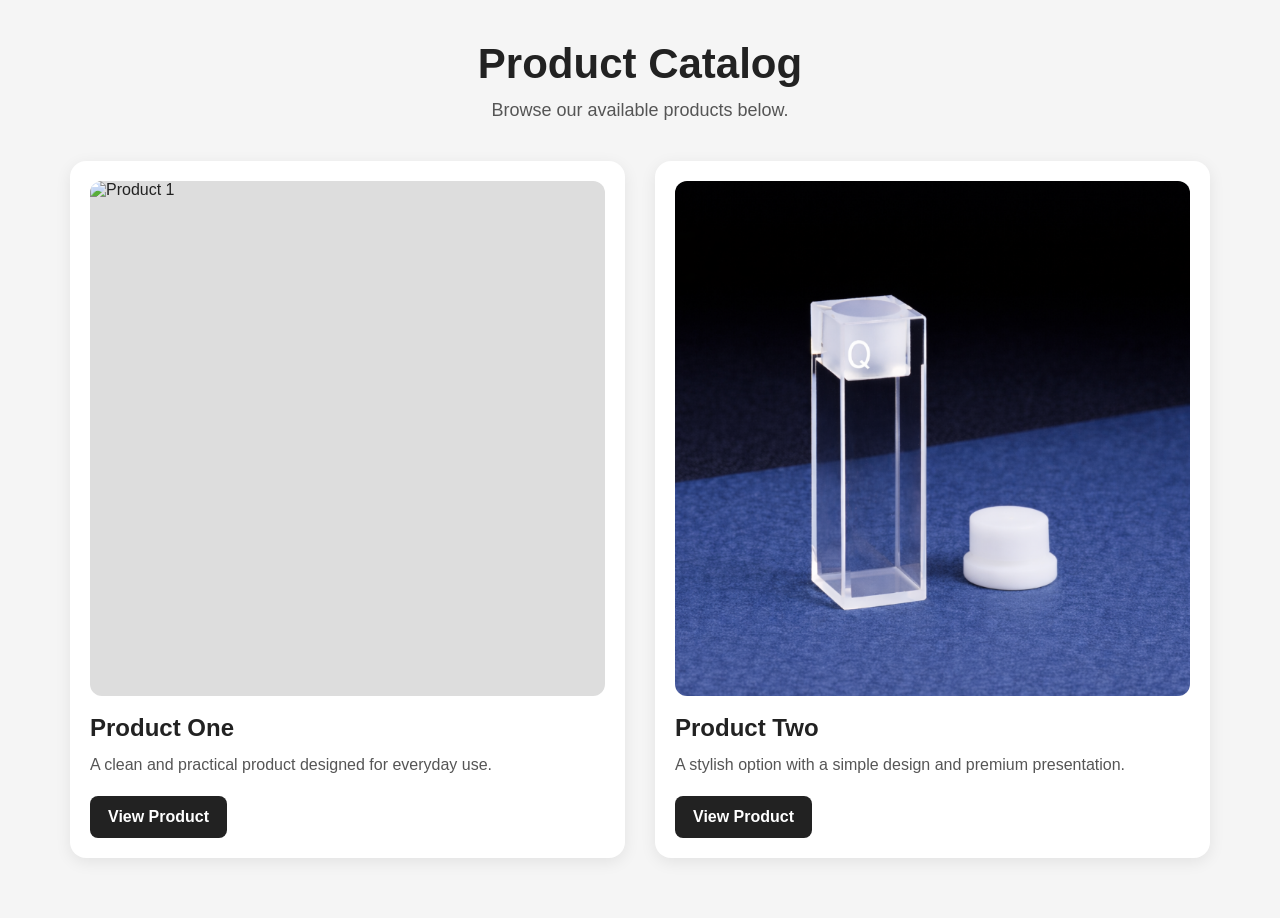
==== catalog.html @ 6d7f7f99 "local website version" ====
<!DOCTYPE html>
<html lang="en">
<head>
  <meta charset="UTF-8" />
  <meta name="viewport" content="width=device-width, initial-scale=1.0" />
  <title>Product Catalog</title>
  <link rel="stylesheet" href="style.css" />
</head>
<body>
  <div class="catalog-page">
    <header class="catalog-header">
      <h1>Product Catalog</h1>
      <p>Browse our available products below.</p>
    </header>

    <main class="catalog-grid">
      <div class="catalog-card">
        <img src="bluebottle.png" alt="Product 1">
        <h2>Product One</h2>
        <p>A clean and practical product designed for everyday use.</p>
        <a href="index.html" class="catalog-button">View Product</a>
      </div>

      <div class="catalog-card">
        <img src="cuvette.png" alt="Product 2">
        <h2>Product Two</h2>
        <p>A stylish option with a simple design and premium presentation.</p>
        <a href="index2.html" class="catalog-button">View Product</a>
      </div>
    </main>
  </div>
</body>
</html>
---- style.css ----
* {
  box-sizing: border-box;
  margin: 0;
  padding: 0;
}

body {
  font-family: Arial, sans-serif;
  background-color: #f5f5f5;
  color: #222;
}

.container {
  display: flex;
  width: min(1200px, 100%);
  margin: 0 auto;
  align-items: flex-start;
  background-color: white;
}

.left-panel {
  width: 45%;
  padding: 40px 30px;
  position: sticky;
  top: 0;
  align-self: flex-start;
}

.left-panel img {
  width: 100%;
  aspect-ratio: 1 / 1;
  object-fit: cover;
  display: block;
  border-radius: 12px;
  background-color: #ddd;
}

.right-panel {
  width: 55%;
  padding: 40px 45px 60px 20px;
}

.title {
  font-size: 42px;
  margin-bottom: 24px;
  text-align: center;
}

.description {
  font-size: 18px;
  color: #444;
  margin-bottom: 32px;
  line-height: 1.8;
  text-align: left;
}

.description h2 {
  font-size: 24px;
  margin-top: 28px;
  margin-bottom: 14px;
  color: #222;
}

.description p {
  margin-bottom: 18px;
}

.description ul {
  margin-left: 24px;
  margin-bottom: 20px;
  line-height: 1.8;
}

.info-table {
  width: 100%;
  border-collapse: collapse;
  margin: 20px 0 28px 0;
  font-size: 15px;
}

.info-table th,
.info-table td {
  border: 1px solid #ccc;
  padding: 12px;
  text-align: left;
}

.info-table th {
  background-color: #f0f0f0;
}

.order-form {
  display: flex;
  flex-direction: column;
  gap: 12px;
  margin-top: 40px;
}

.order-form label {
  font-weight: bold;
  color: #333;
}

.order-form input,
.order-form textarea {
  width: 100%;
  padding: 14px;
  border: 1px solid #ccc;
  border-radius: 8px;
  font-size: 15px;
}

.order-form textarea {
  resize: vertical;
  min-height: 140px;
}

.order-form button {
  margin-top: 10px;
  padding: 16px;
  font-size: 16px;
  font-weight: bold;
  border: none;
  border-radius: 8px;
  background-color: #222;
  color: white;
  cursor: pointer;
  transition: 0.2s;
}

.order-form button:hover {
  background-color: #444;
}
.catalog-page {
  width: min(1200px, 100%);
  margin: 0 auto;
  padding: 40px 30px 60px;
}

.catalog-header {
  text-align: center;
  margin-bottom: 40px;
}

.catalog-header h1 {
  font-size: 42px;
  margin-bottom: 12px;
}

.catalog-header p {
  font-size: 18px;
  color: #555;
}

.catalog-grid {
  display: grid;
  grid-template-columns: repeat(2, minmax(280px, 1fr));
  gap: 30px;
}

.catalog-card {
  background-color: white;
  border-radius: 16px;
  padding: 20px;
  box-shadow: 0 4px 16px rgba(0, 0, 0, 0.08);
}

.catalog-card img {
  width: 100%;
  aspect-ratio: 1 / 1;
  object-fit: cover;
  display: block;
  border-radius: 12px;
  margin-bottom: 18px;
  background-color: #ddd;
}

.catalog-card h2 {
  font-size: 24px;
  margin-bottom: 10px;
}

.catalog-card p {
  font-size: 16px;
  color: #555;
  line-height: 1.6;
  margin-bottom: 18px;
}

.catalog-button {
  display: inline-block;
  text-decoration: none;
  background-color: #222;
  color: white;
  padding: 12px 18px;
  border-radius: 8px;
  font-weight: bold;
  transition: 0.2s;
}

.catalog-button:hover {
  background-color: #444;
}
.back-button {
  display: inline-block;
  margin-bottom: 20px;
  text-decoration: none;
  color: #222;
  font-weight: bold;
  font-size: 15px;
}

.back-button:hover {
  text-decoration: underline;
}
.top-toolbar {
  width: 100%;
  background-color: #0b2a5b;
  padding: 14px 0;
}

.toolbar-inner {
  width: min(1200px, 100%);
  margin: 0 auto;
  padding: 0 24px;
}

.toolbar-back-button {
  display: inline-block;
  color: white;
  text-decoration: none;
  font-weight: bold;
  font-size: 15px;
}

.toolbar-back-button:hover {
  text-decoration: underline;
}
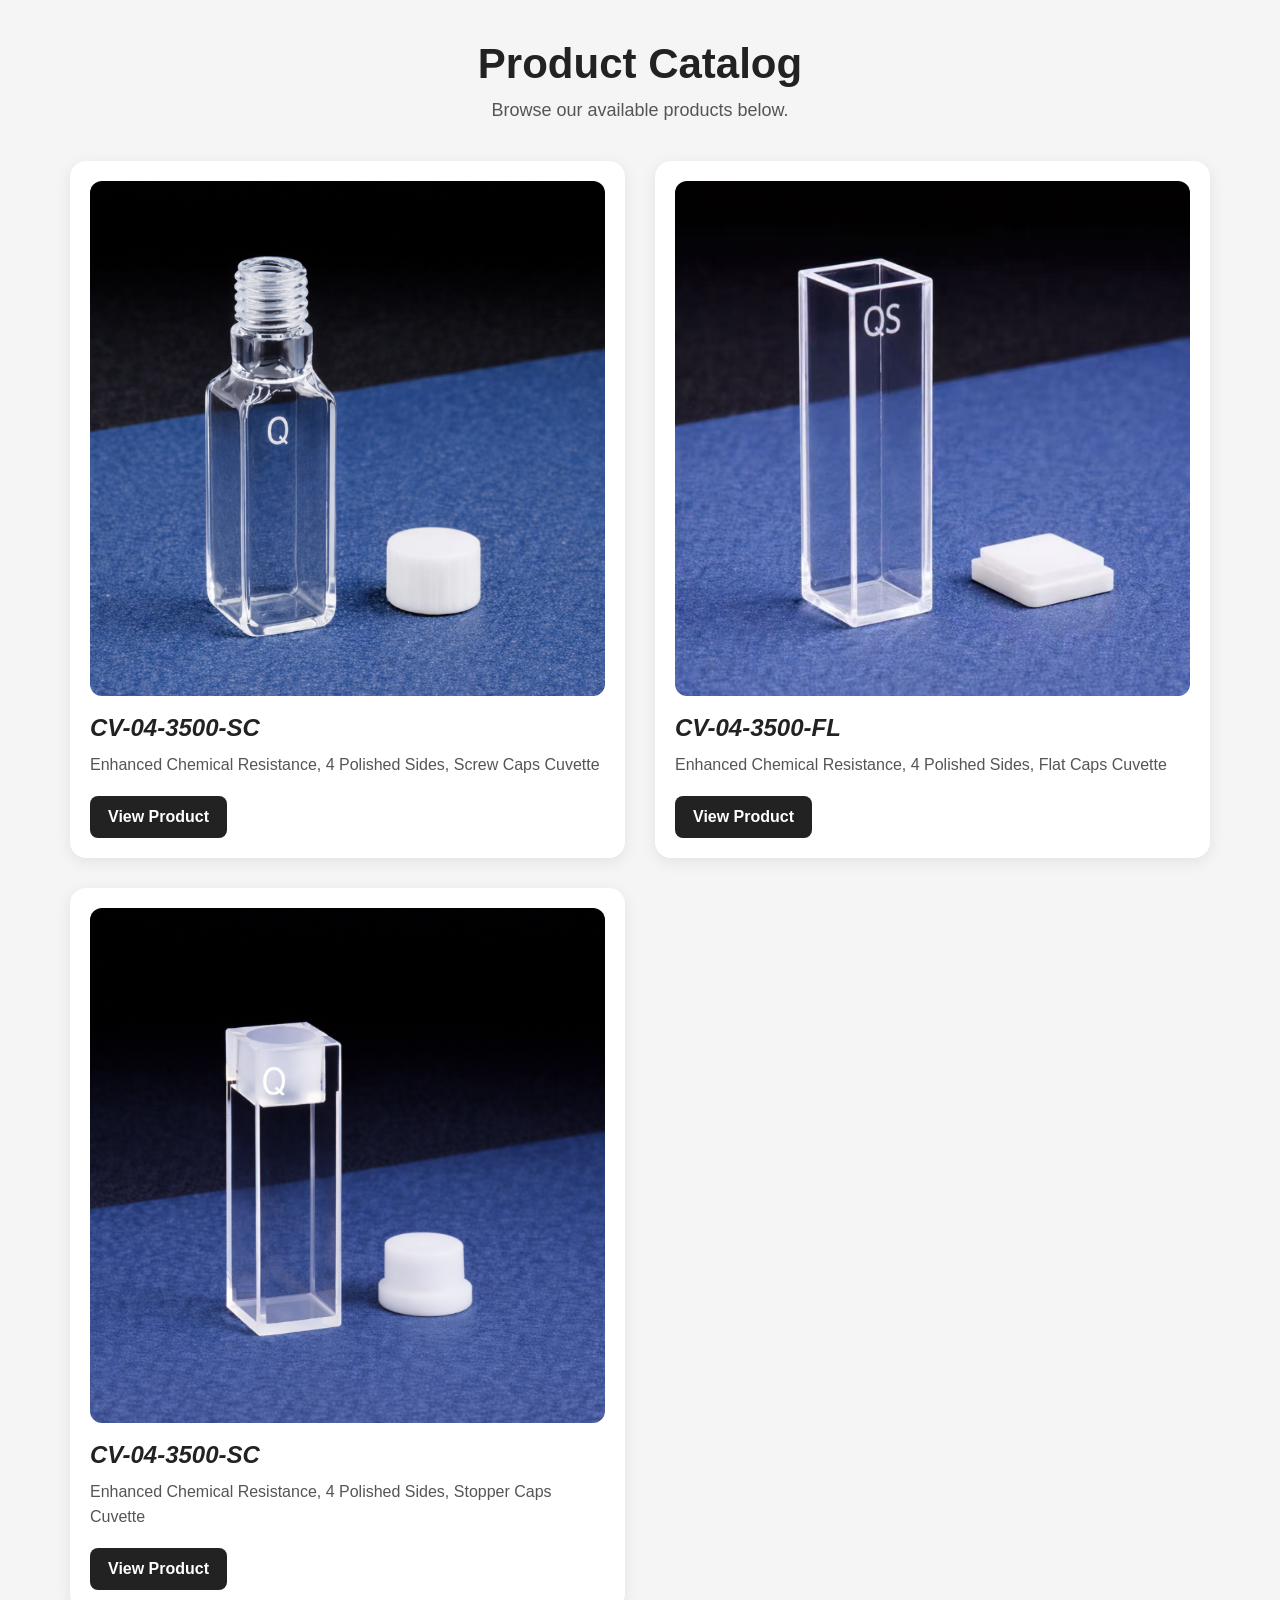
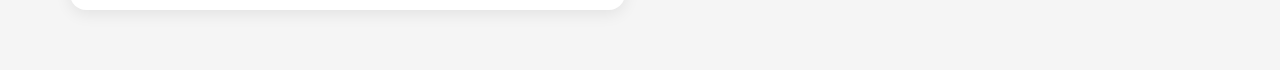
==== commit 8ed0b015: "added some detail" ====
--- a/catalog.html
+++ b/catalog.html
@@ -16,16 +16,23 @@
     <main class="catalog-grid">
       <div class="catalog-card">
         <img src="bluebottle.png" alt="Product 1">
-        <h2>Product One</h2>
-        <p>A clean and practical product designed for everyday use.</p>
-        <a href="index.html" class="catalog-button">View Product</a>
+        <h2><em>CV-04-3500-SC</em></h2>
+        <p>Enhanced Chemical Resistance, 4 Polished Sides, Screw Caps Cuvette</p>
+        <a href="CV-04-3500-SC.html" class="catalog-button">View Product</a>
       </div>
 
       <div class="catalog-card">
-        <img src="cuvette.png" alt="Product 2">
-        <h2>Product Two</h2>
-        <p>A stylish option with a simple design and premium presentation.</p>
-        <a href="index2.html" class="catalog-button">View Product</a>
+        <img src="flat.png" alt="Product 2">
+        <h2><em>CV-04-3500-FL</em></h2>
+        <p>Enhanced Chemical Resistance, 4 Polished Sides, Flat Caps Cuvette</p>
+        <a href="CV-04-3500-FL.html" class="catalog-button">View Product</a>
+      </div>
+
+      <div class="catalog-card">
+        <img src="stopper.png" alt="Product 2">
+        <h2><em>CV-04-3500-SC</em></h2>
+        <p>Enhanced Chemical Resistance, 4 Polished Sides, Stopper Caps Cuvette</p>
+        <a href="CV-04-3500-ST.html" class="catalog-button">View Product</a>
       </div>
     </main>
   </div>
--- a/style.css
+++ b/style.css
@@ -1,4 +1,4 @@
-* {
+/* * {
   box-sizing: border-box;
   margin: 0;
   padding: 0;
@@ -235,4 +235,518 @@
 
 .toolbar-back-button:hover {
   text-decoration: underline;
+}
+.container {
+  display: flex;
+  width: min(1200px, 100%);
+  margin: 0 auto;
+  align-items: flex-start;
+  background-color: white;
+  transition: all 0.35s ease;
+}
+
+.left-panel {
+  width: 45%;
+  padding: 40px 30px;
+  position: sticky;
+  top: 0;
+  align-self: flex-start;
+  transition: width 0.35s ease, padding 0.35s ease, transform 0.35s ease;
+}
+
+.left-panel img {
+  width: 100%;
+  aspect-ratio: 1 / 1;
+  object-fit: cover;
+  display: block;
+  border-radius: 12px;
+  background-color: #ddd;
+  transition: transform 0.35s ease;
+}
+
+.right-panel {
+  width: 55%;
+  padding: 40px 45px 60px 20px;
+  transition: width 0.35s ease, padding 0.35s ease;
+}
+.container.table-focus .left-panel {
+  width: 0%;
+ 
+}
+
+.container.table-focus .left-panel img {
+  transform: scale(0.95);
+}
+
+.container.table-focus .right-panel {
+  width: 100%;
+  padding: 40px 24px 60px 12px;
+}
+.top-toolbar {
+  width: 100%;
+  background-color: #0b2a5b;
+  padding: 14px 0;
+}
+
+.toolbar-inner {
+  width: min(1200px, 100%);
+  margin: 0 auto;
+  padding: 0 24px;
+  min-height: 48px;
+  position: relative;
+  display: flex;
+  align-items: center;
+}
+
+.toolbar-logo-wrap {
+  position: absolute;
+  left: 50%;
+  top: 5%;
+  transform: translateX(-50%);
+  display: flex;
+  align-items: center;
+  justify-content: center;
+}
+
+.toolbar-logo {
+  height: 72px;
+  width: auto;
+  display: block;
+}
+
+.toolbar-back-button {
+  display: inline-block;
+  color: white;
+  text-decoration: none;
+  font-weight: bold;
+  font-size: 15px;
+  position: relative;
+  z-index: 1;
+}
+
+.toolbar-back-button:hover {
+  text-decoration: underline;
+}
+
+.table-product-image {
+  width: 180px;
+  height: 180px;
+  object-fit: contain;
+  display: block;
+  margin: 0 auto;
+}
+
+.price-sub {
+  font-size: 0.75em;
+  color: #555;
+} */
+
+/*
+new
+*/
+
+* {
+  box-sizing: border-box;
+  margin: 0;
+  padding: 0;
+}
+
+body {
+  font-family: Arial, sans-serif;
+  background-color: #f5f5f5;
+  color: #222;
+}
+
+/* Top toolbar */
+
+.top-toolbar {
+  width: 100%;
+  background-color: #0b2a5b;
+  padding: 14px 0;
+}
+
+.toolbar-inner {
+  width: min(1200px, 100%);
+  min-height: 48px;
+  margin: 0 auto;
+  padding: 0 24px;
+  position: relative;
+  display: flex;
+  align-items: center;
+}
+
+.toolbar-back-button {
+  color: white;
+  text-decoration: none;
+  font-weight: bold;
+  font-size: 15px;
+  position: relative;
+  z-index: 2;
+}
+
+.toolbar-back-button:hover {
+  text-decoration: underline;
+}
+
+.toolbar-logo-wrap {
+  position: absolute;
+  left: 50%;
+  top: 50%;
+  transform: translate(-50%, -50%);
+}
+
+.toolbar-logo {
+  height: 72px;
+  width: auto;
+  display: block;
+}
+
+/* Product page */
+
+.product-page {
+  width: min(1200px, 100%);
+  margin: 0 auto;
+  background-color: white;
+  min-height: 100vh;
+}
+
+/* Top product section: image left, text right */
+
+.product-hero-row {
+  display: grid;
+  grid-template-columns: 380px 1fr;
+  gap: 36px;
+  padding: 40px 32px 28px;
+  align-items: start;
+}
+
+.product-image-box {
+  border: 1px solid #ccc;
+  border-radius: 8px;
+  background-color: #fff;
+  padding: 18px;
+  display: flex;
+  justify-content: center;
+  align-items: center;
+}
+
+.product-main-image {
+  width: 100%;
+  max-width: 320px;
+  aspect-ratio: 1 / 1;
+  object-fit: contain;
+  display: block;
+}
+
+.product-summary {
+  padding-top: 4px;
+}
+
+.product-code {
+  font-size: 16px;
+  font-weight: bold;
+  margin-bottom: 12px;
+  color: #111;
+}
+
+.title {
+  font-size: 34px;
+  line-height: 1.2;
+  margin-bottom: 14px;
+  text-align: left;
+}
+
+.summary-text {
+  font-size: 18px;
+  line-height: 1.5;
+  color: #222;
+  margin-bottom: 18px;
+}
+
+.summary-info-box {
+  background-color: #e8f4ff;
+  padding: 14px 18px;
+  font-size: 16px;
+  line-height: 1.5;
+}
+
+.summary-info-box a {
+  color: #0b2a5b;
+}
+
+/* Full-width details after hero */
+
+.product-details {
+  padding: 0 32px 70px;
+}
+
+.description {
+  font-size: 18px;
+  color: #444;
+  line-height: 1.8;
+  text-align: left;
+}
+
+.description h2 {
+  font-size: 24px;
+  margin-top: 28px;
+  margin-bottom: 14px;
+  color: #222;
+}
+
+.description p {
+  margin-bottom: 18px;
+}
+
+.description ul {
+  margin-left: 24px;
+  margin-bottom: 20px;
+  line-height: 1.8;
+}
+
+.description a {
+  color: #0b2a5b;
+}
+
+.description hr {
+  border: none;
+  border-top: 2px solid #d0d0d0;
+  margin: 28px 0 18px;
+}
+
+/* Product table */
+
+.table-section {
+  margin-top: 20px;
+}
+
+.info-table {
+  width: 100%;
+  border-collapse: collapse;
+  margin: 20px 0 28px;
+  font-size: 15px;
+}
+
+.info-table th,
+.info-table td {
+  border: 1px solid #ccc;
+  padding: 12px;
+  text-align: left;
+  vertical-align: middle;
+}
+
+.info-table th {
+  background-color: #f0f0f0;
+  color: #222;
+}
+
+.table-product-cell {
+  display: flex;
+  flex-direction: column;
+  align-items: center;
+  gap: 6px;
+}
+
+.table-product-image {
+  width: 150px;
+  height: 150px;
+  object-fit: contain;
+  display: block;
+}
+
+.price-sub {
+  font-size: 0.75em;
+  color: #555;
+}
+
+/* Catalog page */
+
+.catalog-page {
+  width: min(1200px, 100%);
+  margin: 0 auto;
+  padding: 40px 30px 60px;
+}
+
+.catalog-header {
+  text-align: center;
+  margin-bottom: 40px;
+}
+
+.catalog-header h1 {
+  font-size: 42px;
+  margin-bottom: 12px;
+}
+
+.catalog-header p {
+  font-size: 18px;
+  color: #555;
+}
+
+.catalog-grid {
+  display: grid;
+  grid-template-columns: repeat(2, minmax(280px, 1fr));
+  gap: 30px;
+}
+
+.catalog-card {
+  background-color: white;
+  border-radius: 16px;
+  padding: 20px;
+  box-shadow: 0 4px 16px rgba(0, 0, 0, 0.08);
+}
+
+.catalog-card img {
+  width: 100%;
+  aspect-ratio: 1 / 1;
+  object-fit: cover;
+  display: block;
+  border-radius: 12px;
+  margin-bottom: 18px;
+  background-color: #ddd;
+}
+
+.catalog-card h2 {
+  font-size: 24px;
+  margin-bottom: 10px;
+}
+
+.catalog-card p {
+  font-size: 16px;
+  color: #555;
+  line-height: 1.6;
+  margin-bottom: 18px;
+}
+
+.catalog-button {
+  display: inline-block;
+  text-decoration: none;
+  background-color: #222;
+  color: white;
+  padding: 12px 18px;
+  border-radius: 8px;
+  font-weight: bold;
+  transition: 0.2s;
+}
+
+.catalog-button:hover {
+  background-color: #444;
+}
+
+.section-grid {
+  display: grid;
+  grid-template-columns: 1fr 1fr;
+  gap: 28px 36px;
+  margin: 32px 0;
+}
+
+.info-section {
+  border-top: 2px solid #d0d0d0;
+  padding-top: 18px;
+}
+
+.info-section h2 {
+  font-size: 24px;
+  margin-bottom: 14px;
+  color: #222;
+}
+
+.info-section ul {
+  margin-left: 24px;
+  line-height: 1.8;
+}
+
+.info-section li {
+  margin-bottom: 8px;
+}
+
+.property-table {
+  width: 100%;
+  border-collapse: collapse;
+  background-color: #f5f6fa;
+  font-size: 15px;
+  margin-top: 12px;
+}
+
+.property-table th,
+.property-table td {
+  padding: 10px 14px;
+  border-bottom: 1px solid #ddd;
+  text-align: left;
+  vertical-align: top;
+}
+
+.property-table th {
+  width: 38%;
+  font-weight: bold;
+  color: #222;
+}
+
+.property-table td {
+  color: #333;
+}
+
+.property-table tr:last-child th,
+.property-table tr:last-child td {
+  border-bottom: none;
+}
+.optical-section .property-table {
+  margin-bottom: 16px;
+}
+
+.optical-chart-box {
+  width: 60%;
+  height: 160px;
+  padding: 10px;
+  margin: 16px auto 0;
+  border: 3px solid #ddd;
+  background-color: #fff;
+  display: flex;
+  justify-content: center;
+  align-items: center;
+}
+
+.optical-chart-image {
+  max-width: 100%;
+  max-height: 100%;
+  object-fit: contain;
+  display: block;
+}
+
+.optical-chart-link {
+  display: block;
+  cursor: zoom-in;
+}
+
+.image-lightbox {
+  display: none;
+  position: fixed;
+  z-index: 9999;
+  inset: 0;
+  background-color: rgba(0, 0, 0, 0.85);
+  justify-content: center;
+  align-items: center;
+  padding: 40px;
+}
+
+.image-lightbox:target {
+  display: flex;
+}
+
+.image-lightbox img {
+  max-width: 90vw;
+  max-height: 90vh;
+  object-fit: contain;
+  background-color: white;
+  padding: 12px;
+  border-radius: 8px;
+}
+
+.lightbox-close {
+  position: fixed;
+  top: 24px;
+  right: 32px;
+  color: white;
+  font-size: 42px;
+  text-decoration: none;
+  font-weight: bold;
 }
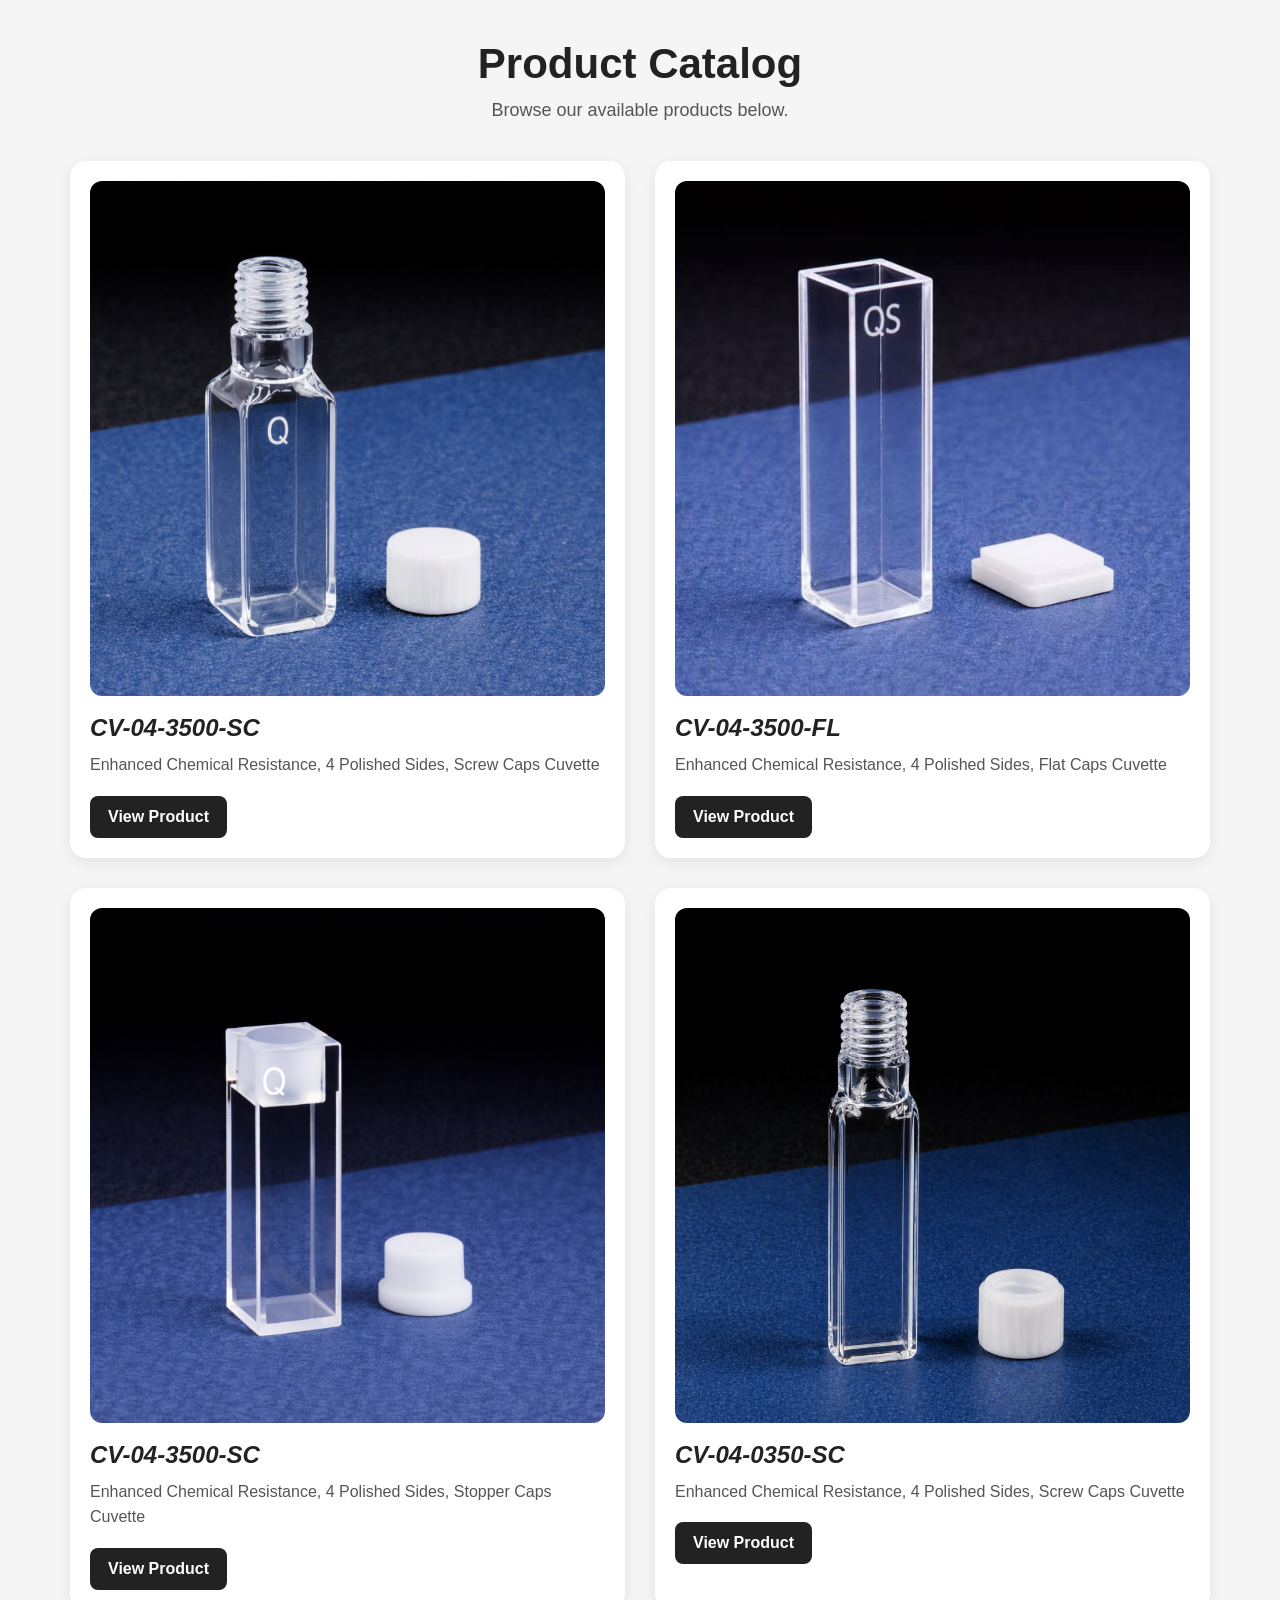
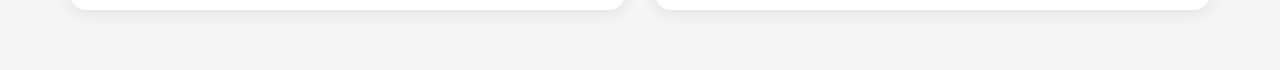
==== commit a1c0dd93: "added 0350 sc" ====
--- a/catalog.html
+++ b/catalog.html
@@ -34,7 +34,14 @@
         <p>Enhanced Chemical Resistance, 4 Polished Sides, Stopper Caps Cuvette</p>
         <a href="CV-04-3500-ST.html" class="catalog-button">View Product</a>
       </div>
+
+      <div class="catalog-card">
+        <img src="CV-04-0350-SC.png" alt="CV-04-0350-SC">
+        <h2><em>CV-04-0350-SC</em></h2>
+        <p>Enhanced Chemical Resistance, 4 Polished Sides, Screw Caps Cuvette</p>
+        <a href="CV-04-0350-SC.html" class="catalog-button">View Product</a>
+      </div>
     </main>
   </div>
 </body>
-</html>+</html>
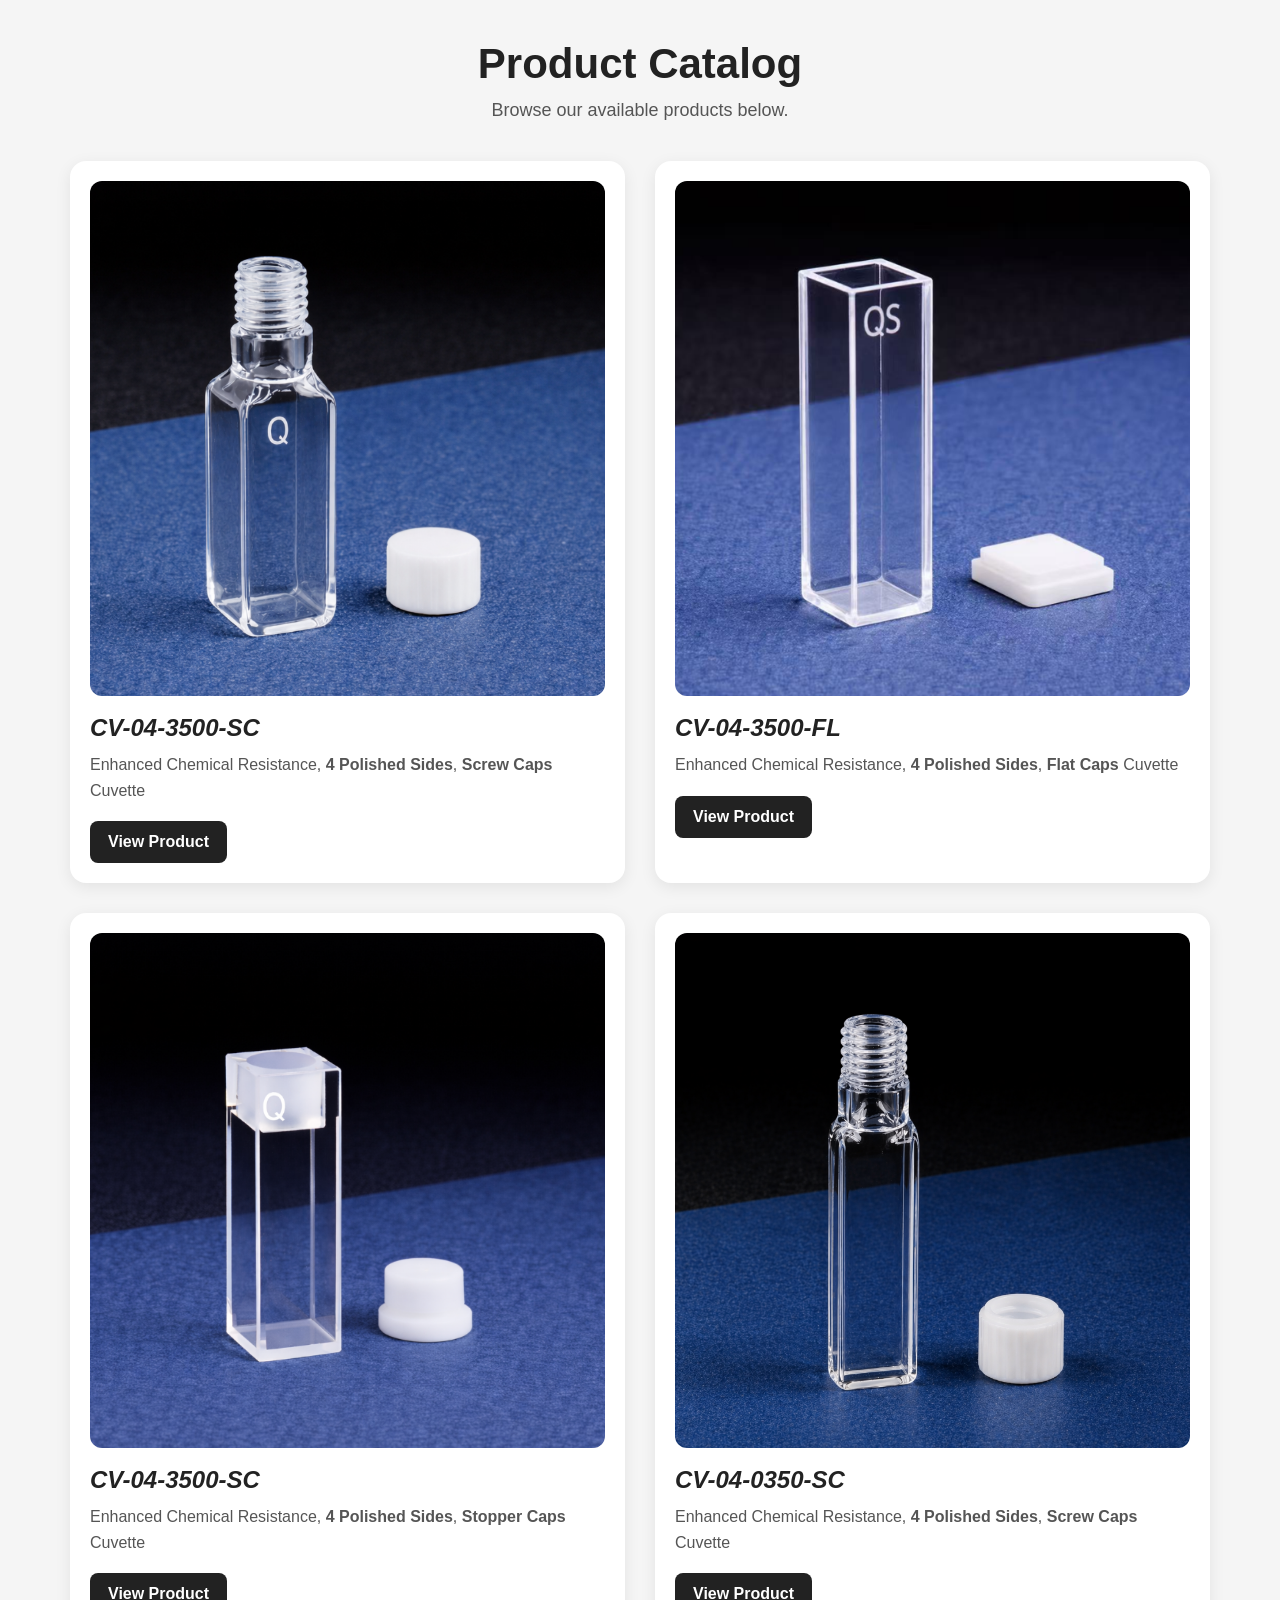
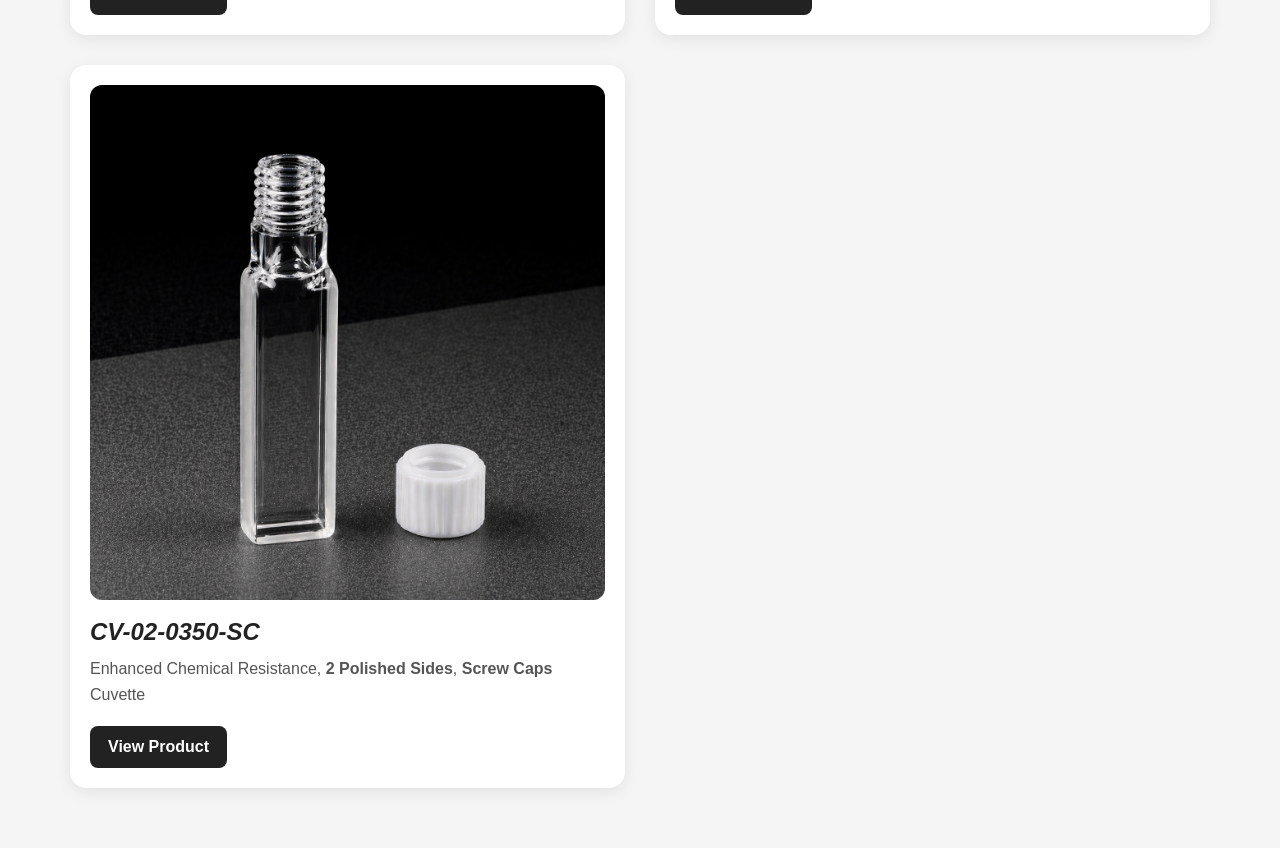
==== commit e146f16f: "major update, new 2 sided product" ====
--- a/catalog.html
+++ b/catalog.html
@@ -15,31 +15,38 @@
 
     <main class="catalog-grid">
       <div class="catalog-card">
-        <img src="bluebottle.png" alt="Product 1">
+        <img src="CV-02-3500-SC.png" alt="Product 1">
         <h2><em>CV-04-3500-SC</em></h2>
-        <p>Enhanced Chemical Resistance, 4 Polished Sides, Screw Caps Cuvette</p>
+        <p>Enhanced Chemical Resistance, <strong>4 Polished Sides</strong>, <strong>Screw Caps</strong> Cuvette</p>
         <a href="CV-04-3500-SC.html" class="catalog-button">View Product</a>
       </div>
 
       <div class="catalog-card">
-        <img src="flat.png" alt="Product 2">
+        <img src="CV-04-3500-FL.png" alt="Product 2">
         <h2><em>CV-04-3500-FL</em></h2>
-        <p>Enhanced Chemical Resistance, 4 Polished Sides, Flat Caps Cuvette</p>
+        <p>Enhanced Chemical Resistance, <strong>4 Polished Sides</strong>, <strong>Flat Caps</strong> Cuvette</p>
         <a href="CV-04-3500-FL.html" class="catalog-button">View Product</a>
       </div>
 
       <div class="catalog-card">
-        <img src="stopper.png" alt="Product 2">
+        <img src="CV-04-3500-ST.png" alt="Product 2">
         <h2><em>CV-04-3500-SC</em></h2>
-        <p>Enhanced Chemical Resistance, 4 Polished Sides, Stopper Caps Cuvette</p>
+        <p>Enhanced Chemical Resistance, <strong>4 Polished Sides</strong>, <strong>Stopper Caps</strong> Cuvette</p>
         <a href="CV-04-3500-ST.html" class="catalog-button">View Product</a>
       </div>
 
       <div class="catalog-card">
         <img src="CV-04-0350-SC.png" alt="CV-04-0350-SC">
         <h2><em>CV-04-0350-SC</em></h2>
-        <p>Enhanced Chemical Resistance, 4 Polished Sides, Screw Caps Cuvette</p>
+        <p>Enhanced Chemical Resistance, <strong>4 Polished Sides</strong>, <strong>Screw Caps</strong> Cuvette</p>
         <a href="CV-04-0350-SC.html" class="catalog-button">View Product</a>
+      </div>
+
+      <div class="catalog-card">
+        <img src="CV-02-0350-SC.png" alt="CV-02-0350-SC">
+        <h2><em>CV-02-0350-SC</em></h2>
+        <p>Enhanced Chemical Resistance, <strong>2 Polished Sides</strong>, <strong>Screw Caps</strong> Cuvette</p>
+        <a href="CV-02-0350-SC.html" class="catalog-button">View Product</a>
       </div>
     </main>
   </div>
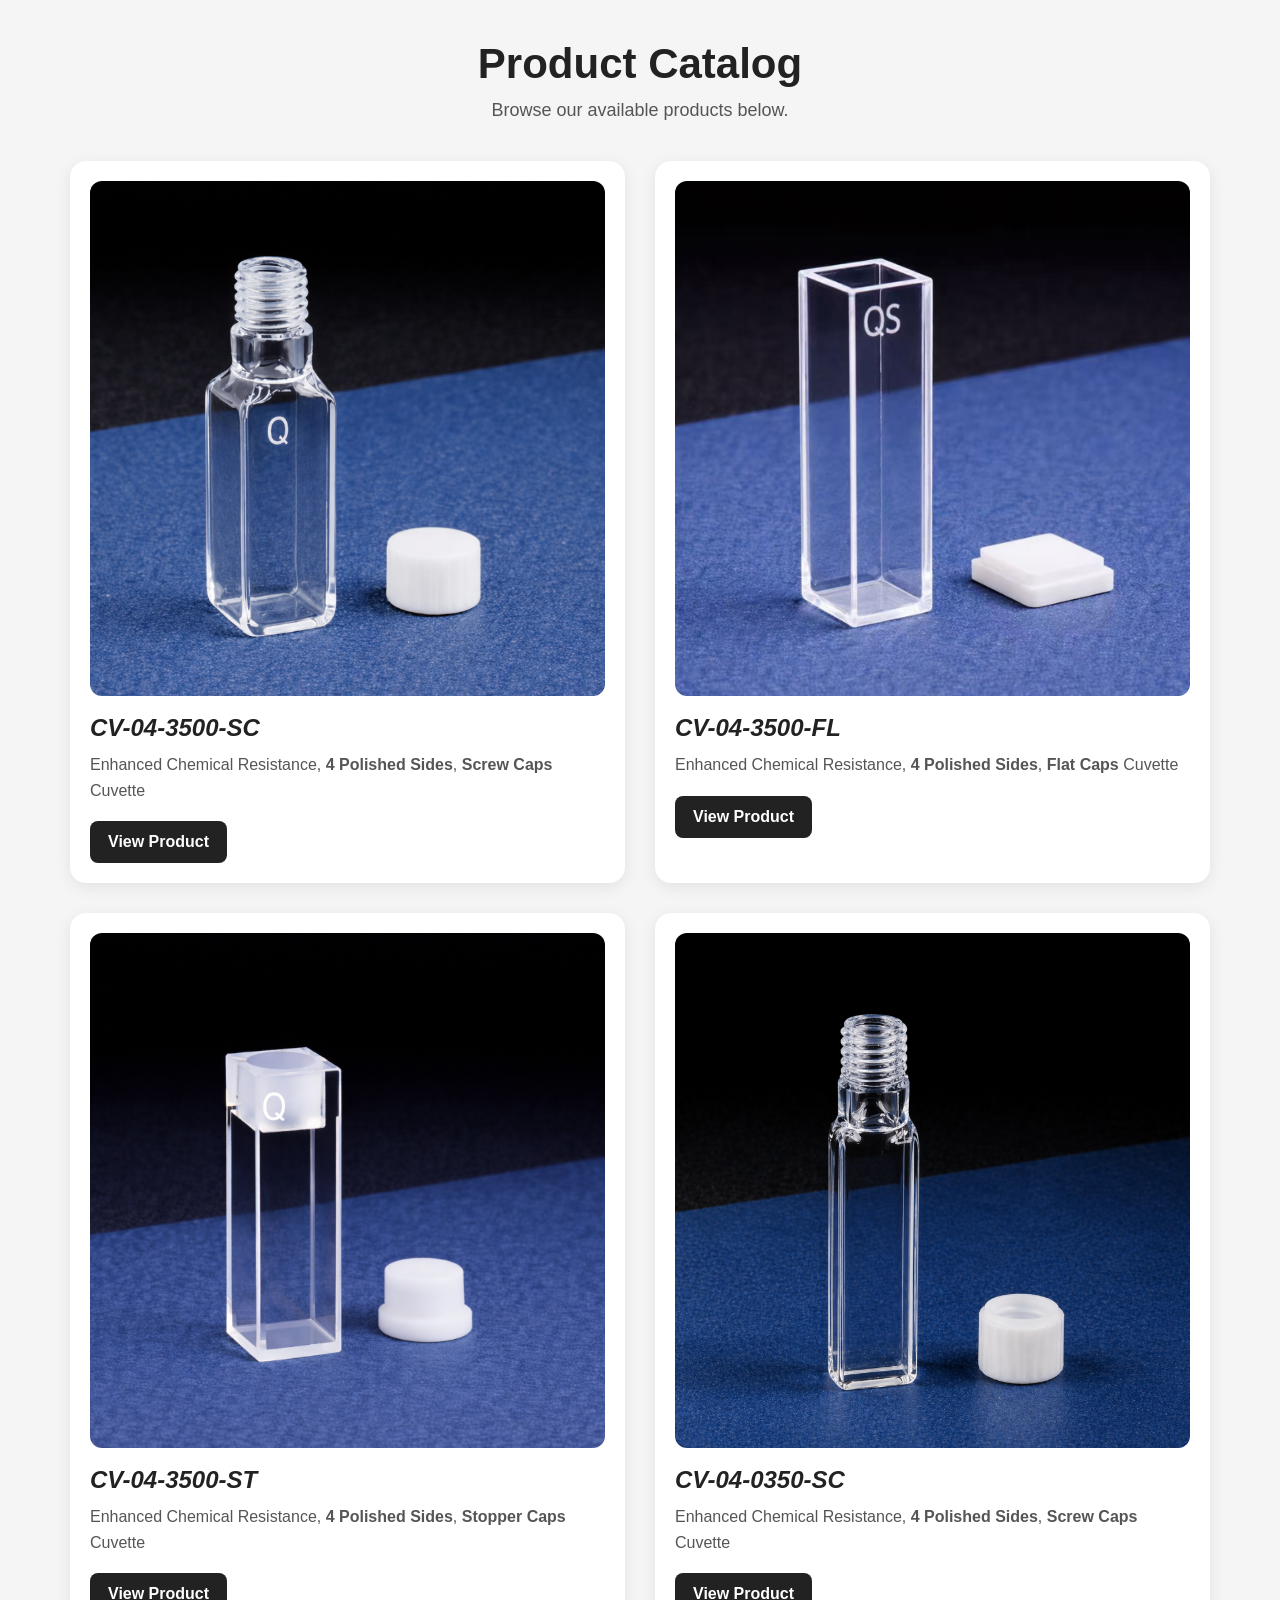
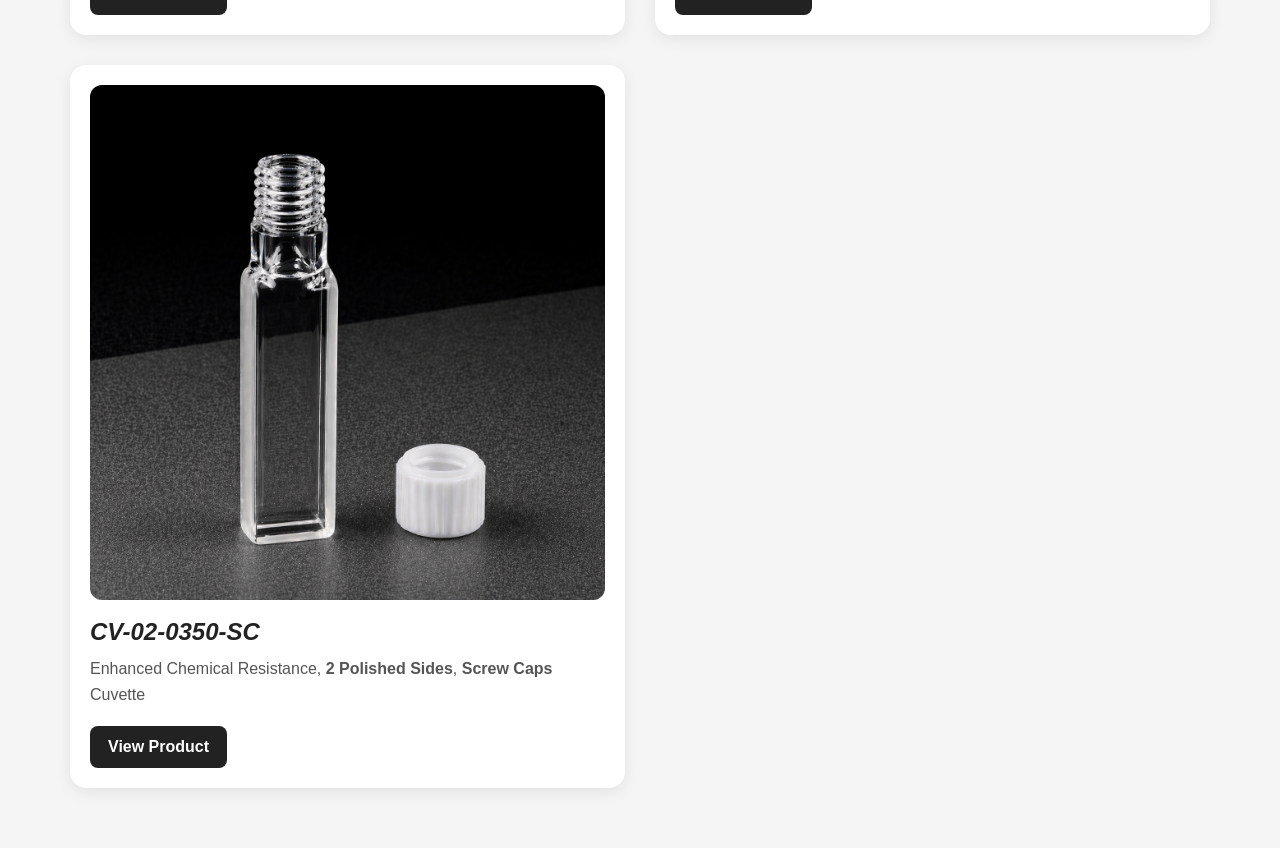
==== commit 5f6fde50: "fix wrong FL page" ====
--- a/catalog.html
+++ b/catalog.html
@@ -30,7 +30,7 @@
 
       <div class="catalog-card">
         <img src="CV-04-3500-ST.png" alt="Product 2">
-        <h2><em>CV-04-3500-SC</em></h2>
+        <h2><em>CV-04-3500-ST</em></h2>
         <p>Enhanced Chemical Resistance, <strong>4 Polished Sides</strong>, <strong>Stopper Caps</strong> Cuvette</p>
         <a href="CV-04-3500-ST.html" class="catalog-button">View Product</a>
       </div>
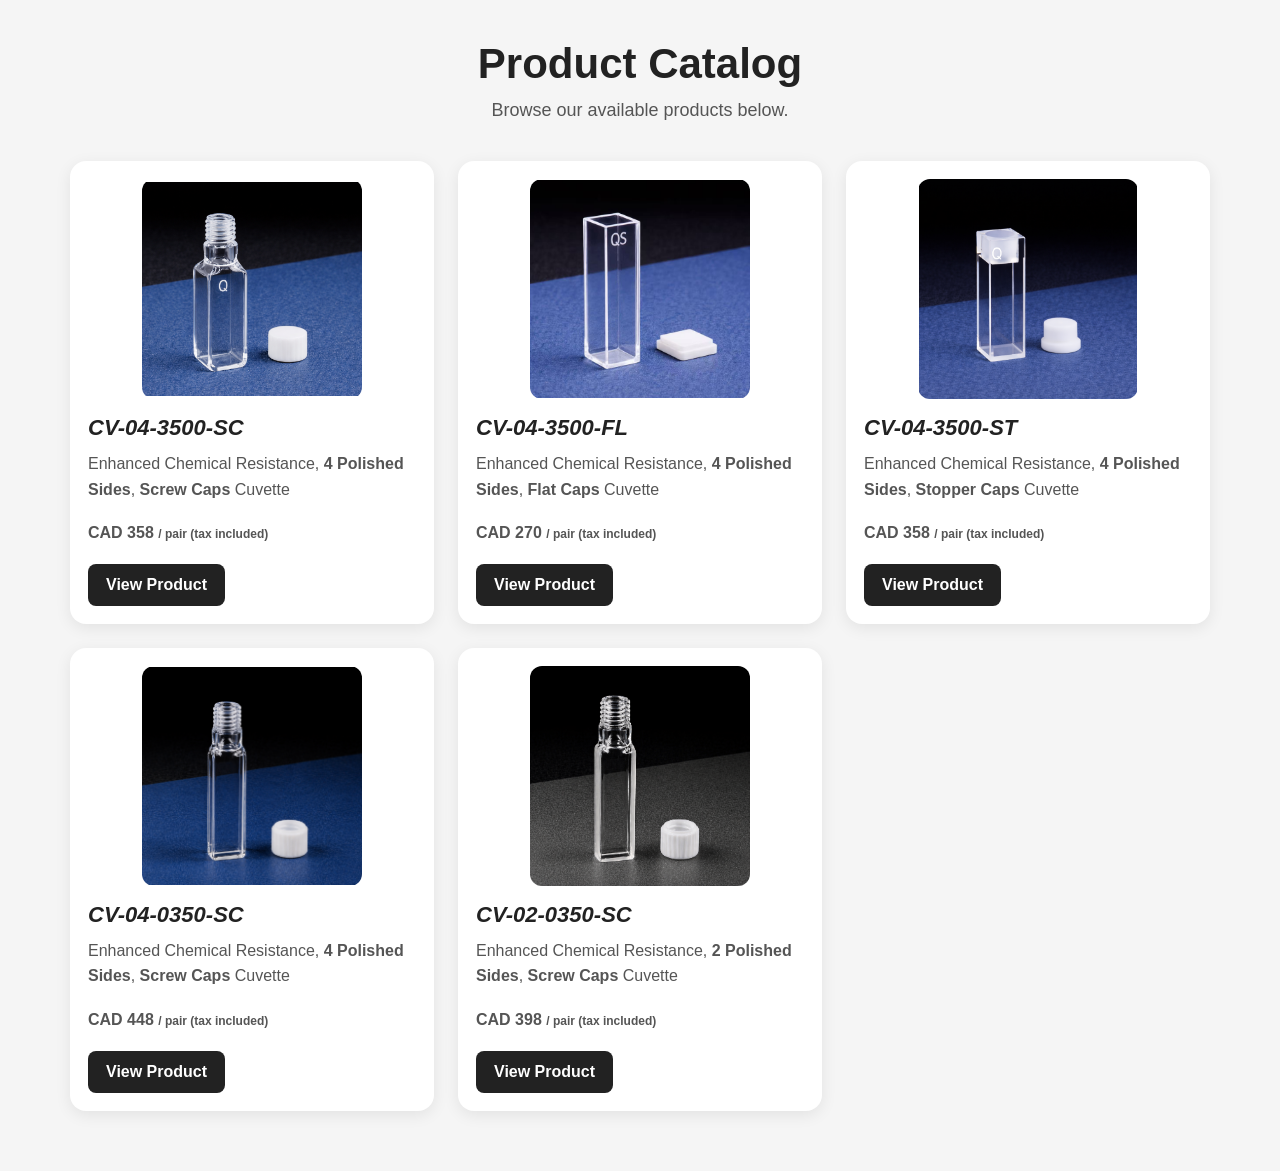
==== commit 969043c9: "refactor" ====
--- a/catalog.html
+++ b/catalog.html
@@ -18,6 +18,7 @@
         <img src="CV-02-3500-SC.png" alt="Product 1">
         <h2><em>CV-04-3500-SC</em></h2>
         <p>Enhanced Chemical Resistance, <strong>4 Polished Sides</strong>, <strong>Screw Caps</strong> Cuvette</p>
+        <p><strong> CAD 358  <span class="price-sub">/ pair (tax included)</span></strong></p>
         <a href="CV-04-3500-SC.html" class="catalog-button">View Product</a>
       </div>
 
@@ -25,6 +26,7 @@
         <img src="CV-04-3500-FL.png" alt="Product 2">
         <h2><em>CV-04-3500-FL</em></h2>
         <p>Enhanced Chemical Resistance, <strong>4 Polished Sides</strong>, <strong>Flat Caps</strong> Cuvette</p>
+        <p><strong> CAD 270  <span class="price-sub">/ pair (tax included)</span></strong></p>
         <a href="CV-04-3500-FL.html" class="catalog-button">View Product</a>
       </div>
 
@@ -32,6 +34,7 @@
         <img src="CV-04-3500-ST.png" alt="Product 2">
         <h2><em>CV-04-3500-ST</em></h2>
         <p>Enhanced Chemical Resistance, <strong>4 Polished Sides</strong>, <strong>Stopper Caps</strong> Cuvette</p>
+        <p><strong> CAD 358  <span class="price-sub">/ pair (tax included)</span></strong></p>
         <a href="CV-04-3500-ST.html" class="catalog-button">View Product</a>
       </div>
 
@@ -39,6 +42,7 @@
         <img src="CV-04-0350-SC.png" alt="CV-04-0350-SC">
         <h2><em>CV-04-0350-SC</em></h2>
         <p>Enhanced Chemical Resistance, <strong>4 Polished Sides</strong>, <strong>Screw Caps</strong> Cuvette</p>
+        <p><strong> CAD 448  <span class="price-sub">/ pair (tax included)</span></strong></p>
         <a href="CV-04-0350-SC.html" class="catalog-button">View Product</a>
       </div>
 
@@ -46,6 +50,7 @@
         <img src="CV-02-0350-SC.png" alt="CV-02-0350-SC">
         <h2><em>CV-02-0350-SC</em></h2>
         <p>Enhanced Chemical Resistance, <strong>2 Polished Sides</strong>, <strong>Screw Caps</strong> Cuvette</p>
+        <p><strong> CAD 398  <span class="price-sub">/ pair (tax included)</span></strong></p>
         <a href="CV-02-0350-SC.html" class="catalog-button">View Product</a>
       </div>
     </main>
--- a/style.css
+++ b/style.css
@@ -154,29 +154,29 @@
 
 .catalog-grid {
   display: grid;
-  grid-template-columns: repeat(2, minmax(280px, 1fr));
-  gap: 30px;
+  grid-template-columns: repeat(3, minmax(0, 1fr));
+  gap: 24px;
 }
 
 .catalog-card {
   background-color: white;
   border-radius: 16px;
-  padding: 20px;
+  padding: 18px;
   box-shadow: 0 4px 16px rgba(0, 0, 0, 0.08);
 }
 
 .catalog-card img {
-  width: 100%;
-  aspect-ratio: 1 / 1;
-  object-fit: cover;
-  display: block;
+  width: min(100%, 220px);
+  height: 220px;
+  object-fit: contain;
+  display: block;
+  margin: 0 auto 16px;
   border-radius: 12px;
-  margin-bottom: 18px;
-  background-color: #ddd;
+  background-color: #fff;
 }
 
 .catalog-card h2 {
-  font-size: 24px;
+  font-size: 22px;
   margin-bottom: 10px;
 }
 
@@ -201,6 +201,22 @@
 .catalog-button:hover {
   background-color: #444;
 }
+
+@media (max-width: 900px) {
+  .catalog-grid {
+    grid-template-columns: repeat(2, minmax(0, 1fr));
+  }
+}
+
+@media (max-width: 620px) {
+  .catalog-page {
+    padding: 32px 18px 48px;
+  }
+
+  .catalog-grid {
+    grid-template-columns: 1fr;
+  }
+}
 .back-button {
   display: inline-block;
   margin-bottom: 20px;
@@ -584,29 +600,29 @@
 
 .catalog-grid {
   display: grid;
-  grid-template-columns: repeat(2, minmax(280px, 1fr));
-  gap: 30px;
+  grid-template-columns: repeat(3, minmax(0, 1fr));
+  gap: 24px;
 }
 
 .catalog-card {
   background-color: white;
   border-radius: 16px;
-  padding: 20px;
+  padding: 18px;
   box-shadow: 0 4px 16px rgba(0, 0, 0, 0.08);
 }
 
 .catalog-card img {
-  width: 100%;
-  aspect-ratio: 1 / 1;
-  object-fit: cover;
-  display: block;
+  width: min(100%, 220px);
+  height: 220px;
+  object-fit: contain;
+  display: block;
+  margin: 0 auto 16px;
   border-radius: 12px;
-  margin-bottom: 18px;
-  background-color: #ddd;
+  background-color: #fff;
 }
 
 .catalog-card h2 {
-  font-size: 24px;
+  font-size: 22px;
   margin-bottom: 10px;
 }
 
@@ -630,6 +646,22 @@
 
 .catalog-button:hover {
   background-color: #444;
+}
+
+@media (max-width: 900px) {
+  .catalog-grid {
+    grid-template-columns: repeat(2, minmax(0, 1fr));
+  }
+}
+
+@media (max-width: 620px) {
+  .catalog-page {
+    padding: 32px 18px 48px;
+  }
+
+  .catalog-grid {
+    grid-template-columns: 1fr;
+  }
 }
 
 .section-grid {
@@ -749,4 +781,4 @@
   font-size: 42px;
   text-decoration: none;
   font-weight: bold;
-}+}
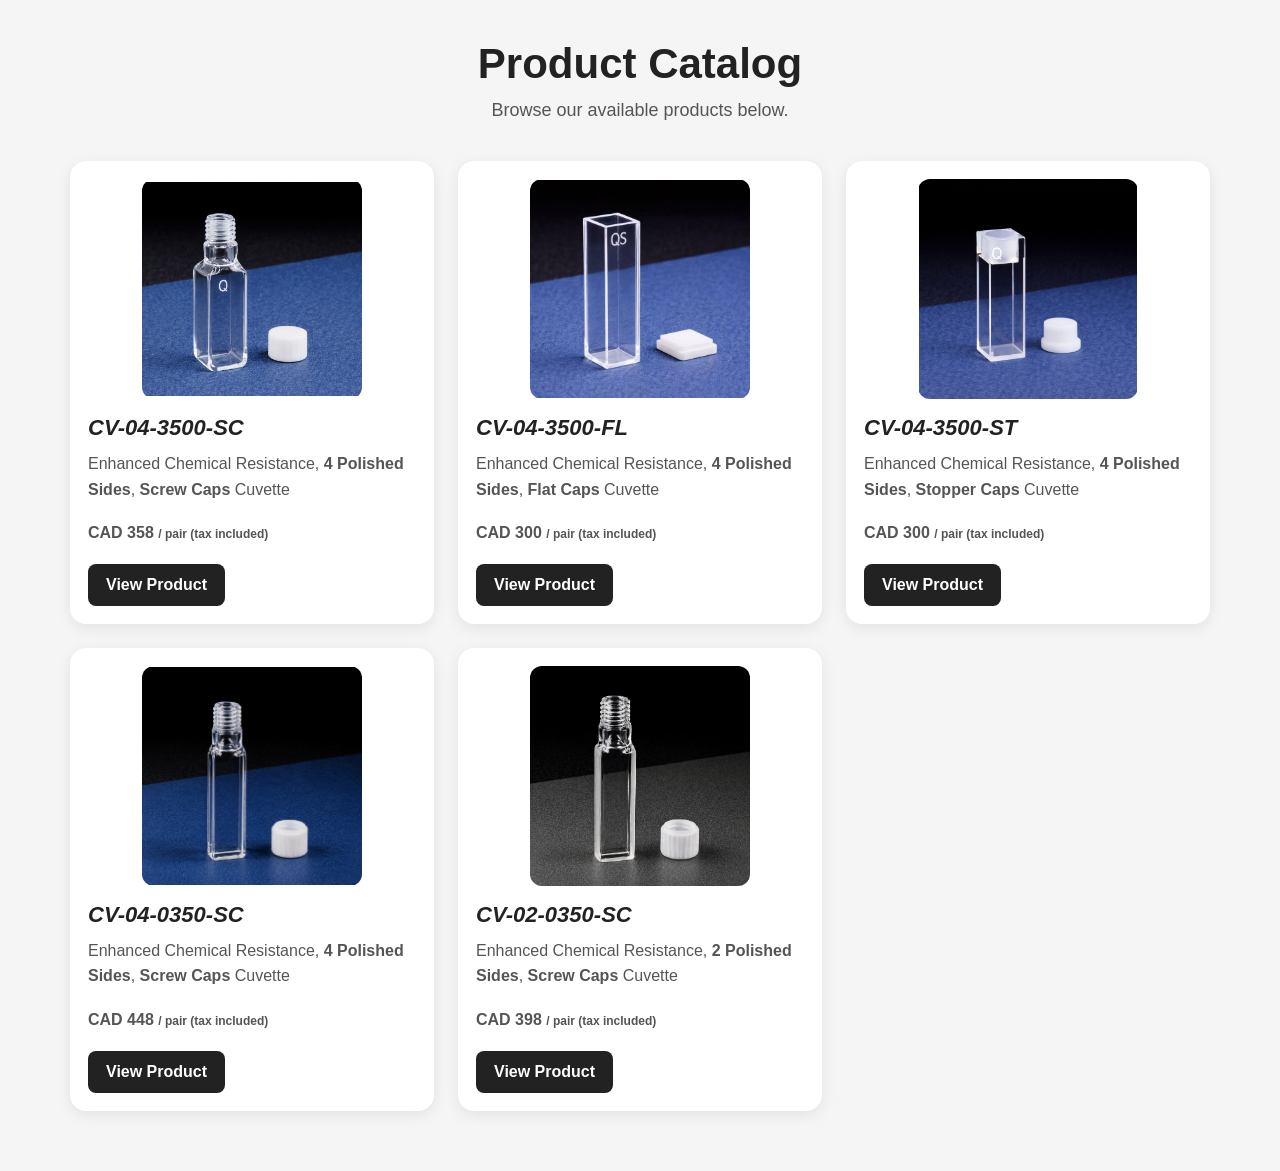
==== commit 3f27e387: "update price" ====
--- a/catalog.html
+++ b/catalog.html
@@ -26,7 +26,7 @@
         <img src="CV-04-3500-FL.png" alt="Product 2">
         <h2><em>CV-04-3500-FL</em></h2>
         <p>Enhanced Chemical Resistance, <strong>4 Polished Sides</strong>, <strong>Flat Caps</strong> Cuvette</p>
-        <p><strong> CAD 270  <span class="price-sub">/ pair (tax included)</span></strong></p>
+        <p><strong> CAD 300  <span class="price-sub">/ pair (tax included)</span></strong></p>
         <a href="CV-04-3500-FL.html" class="catalog-button">View Product</a>
       </div>
 
@@ -34,7 +34,7 @@
         <img src="CV-04-3500-ST.png" alt="Product 2">
         <h2><em>CV-04-3500-ST</em></h2>
         <p>Enhanced Chemical Resistance, <strong>4 Polished Sides</strong>, <strong>Stopper Caps</strong> Cuvette</p>
-        <p><strong> CAD 358  <span class="price-sub">/ pair (tax included)</span></strong></p>
+        <p><strong> CAD 300  <span class="price-sub">/ pair (tax included)</span></strong></p>
         <a href="CV-04-3500-ST.html" class="catalog-button">View Product</a>
       </div>
 
